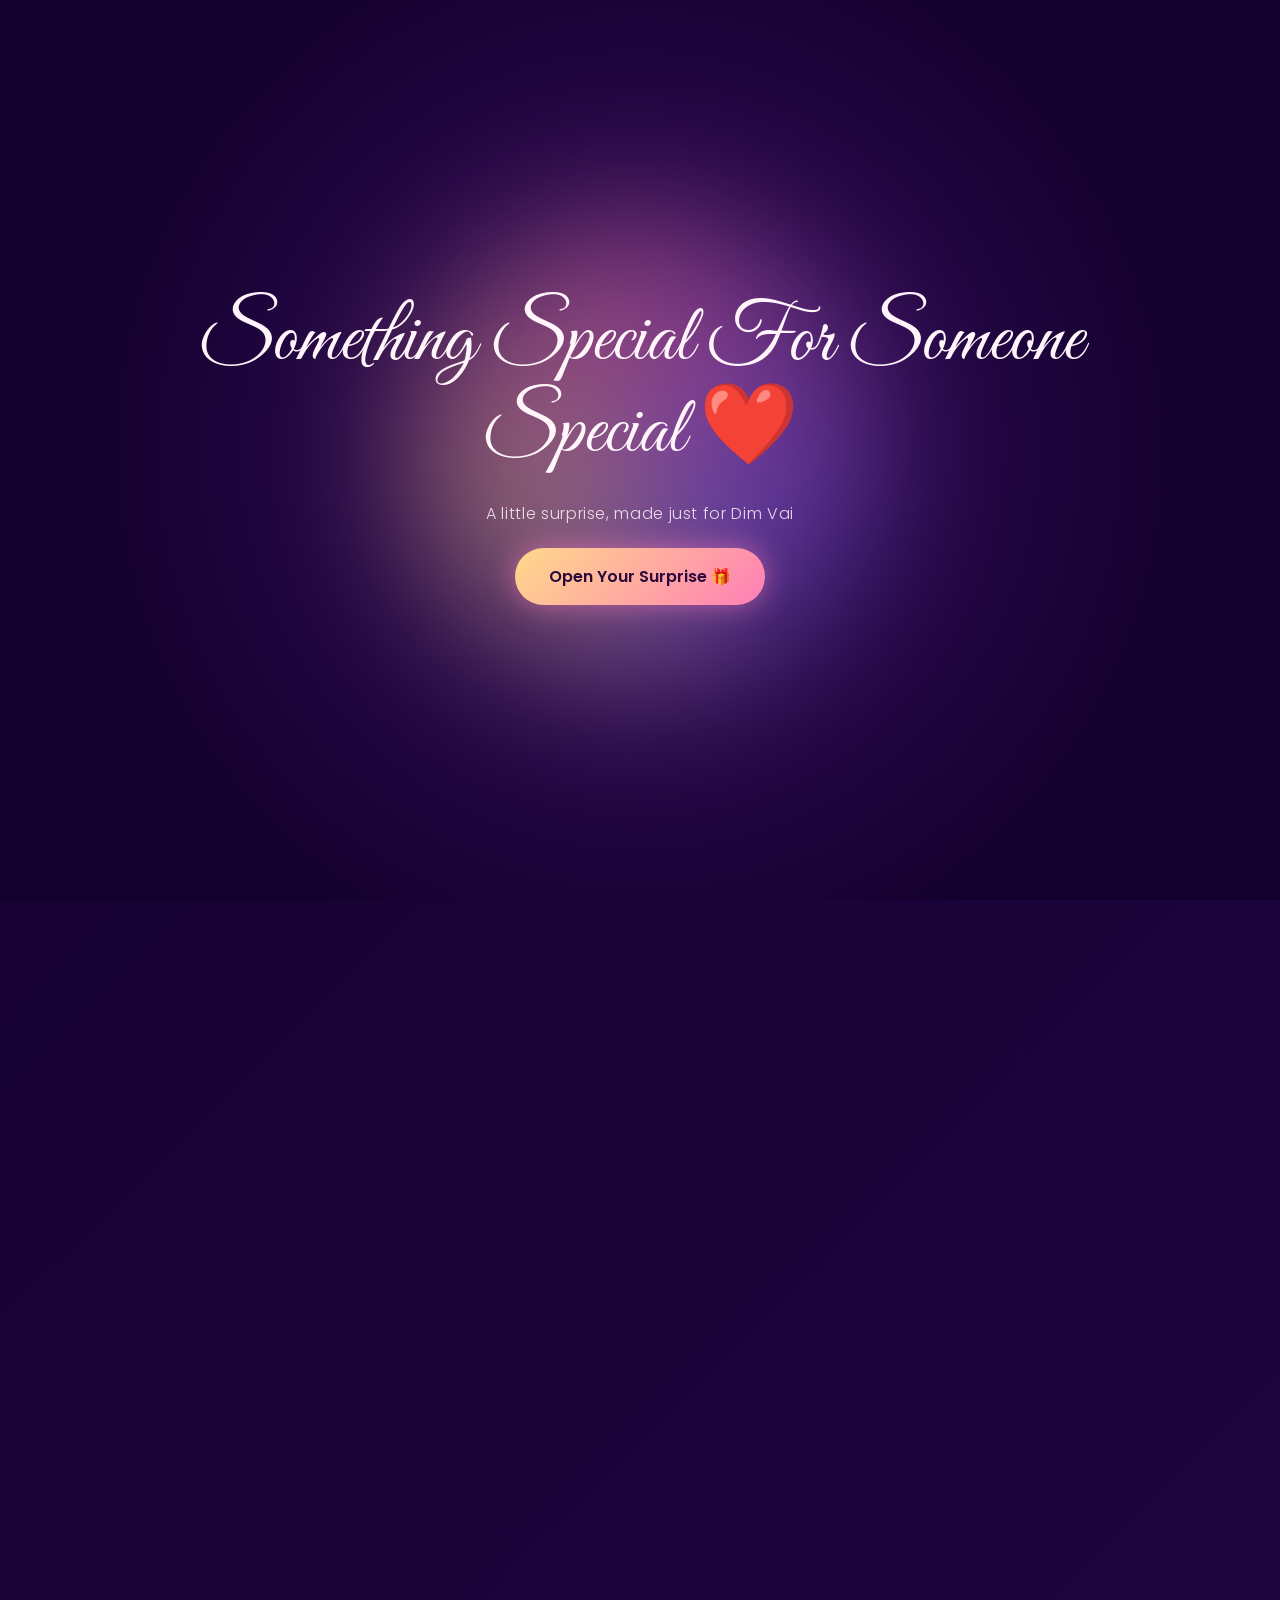
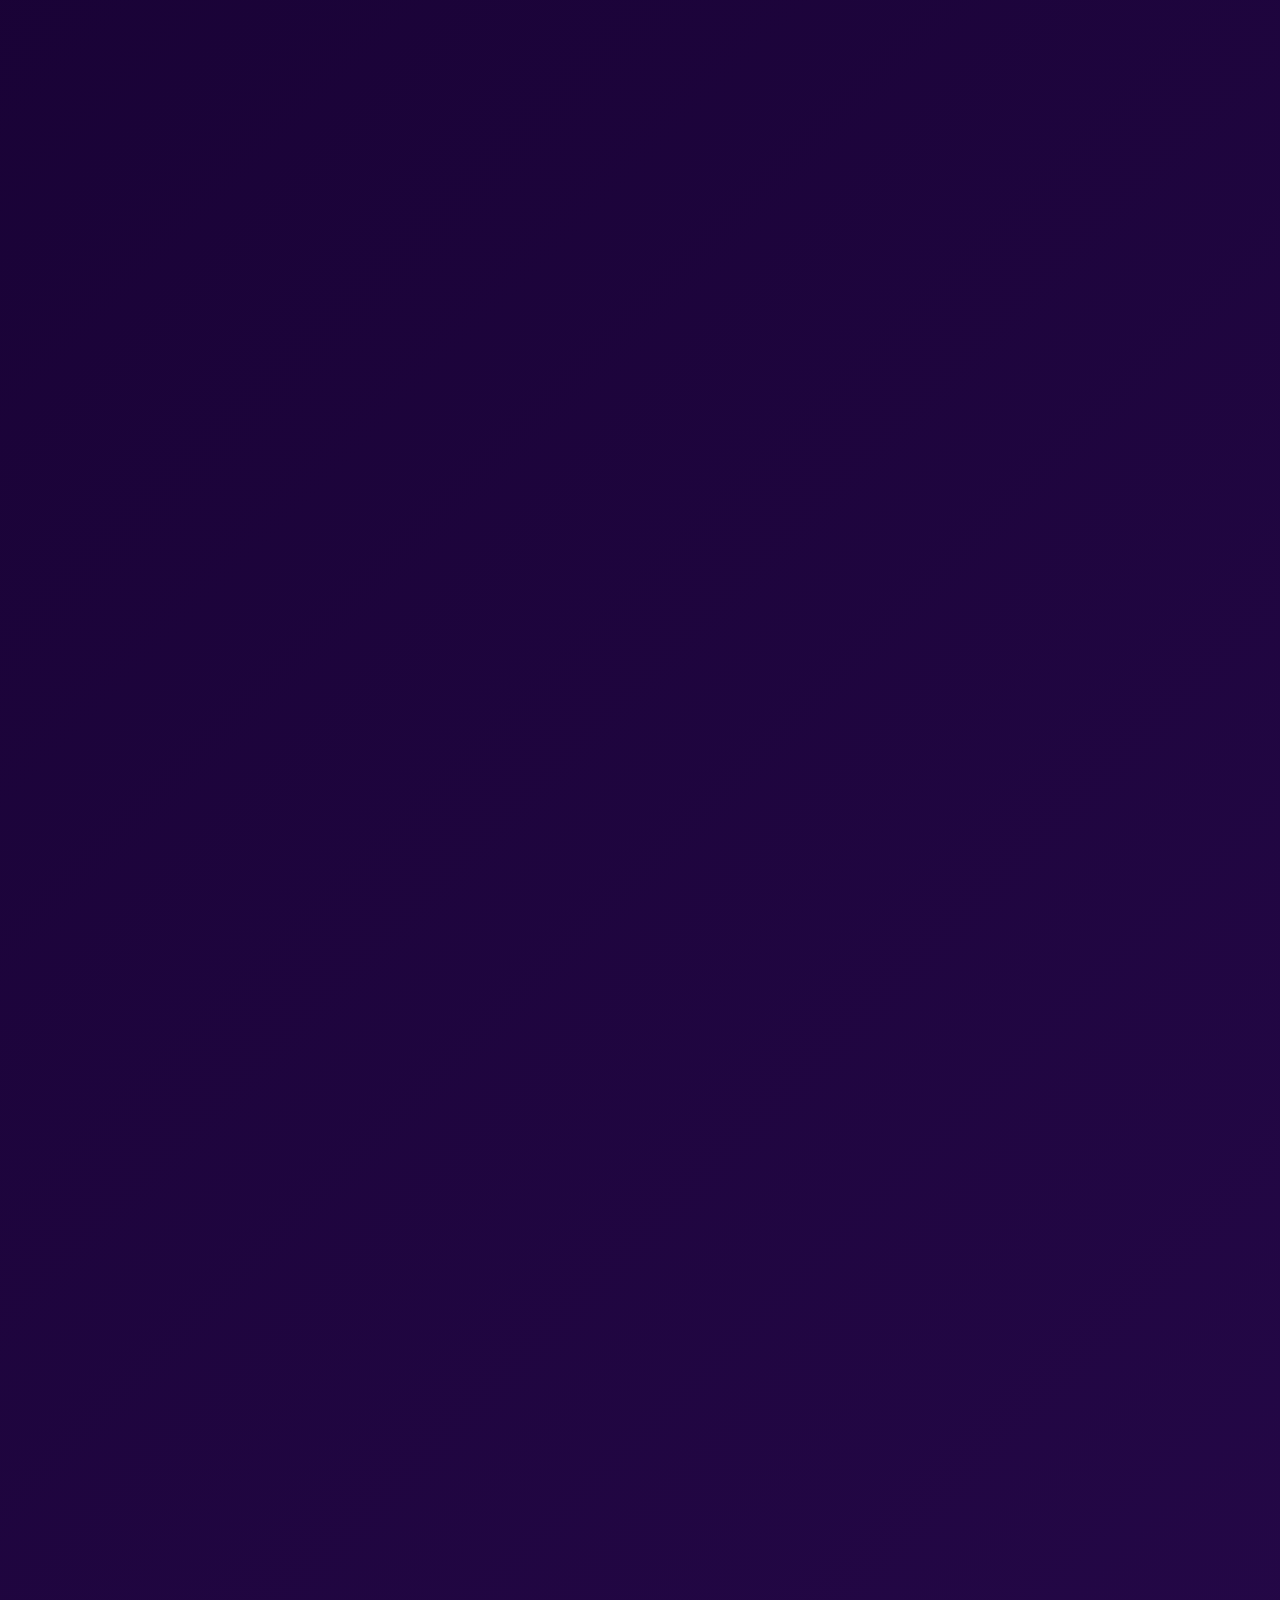
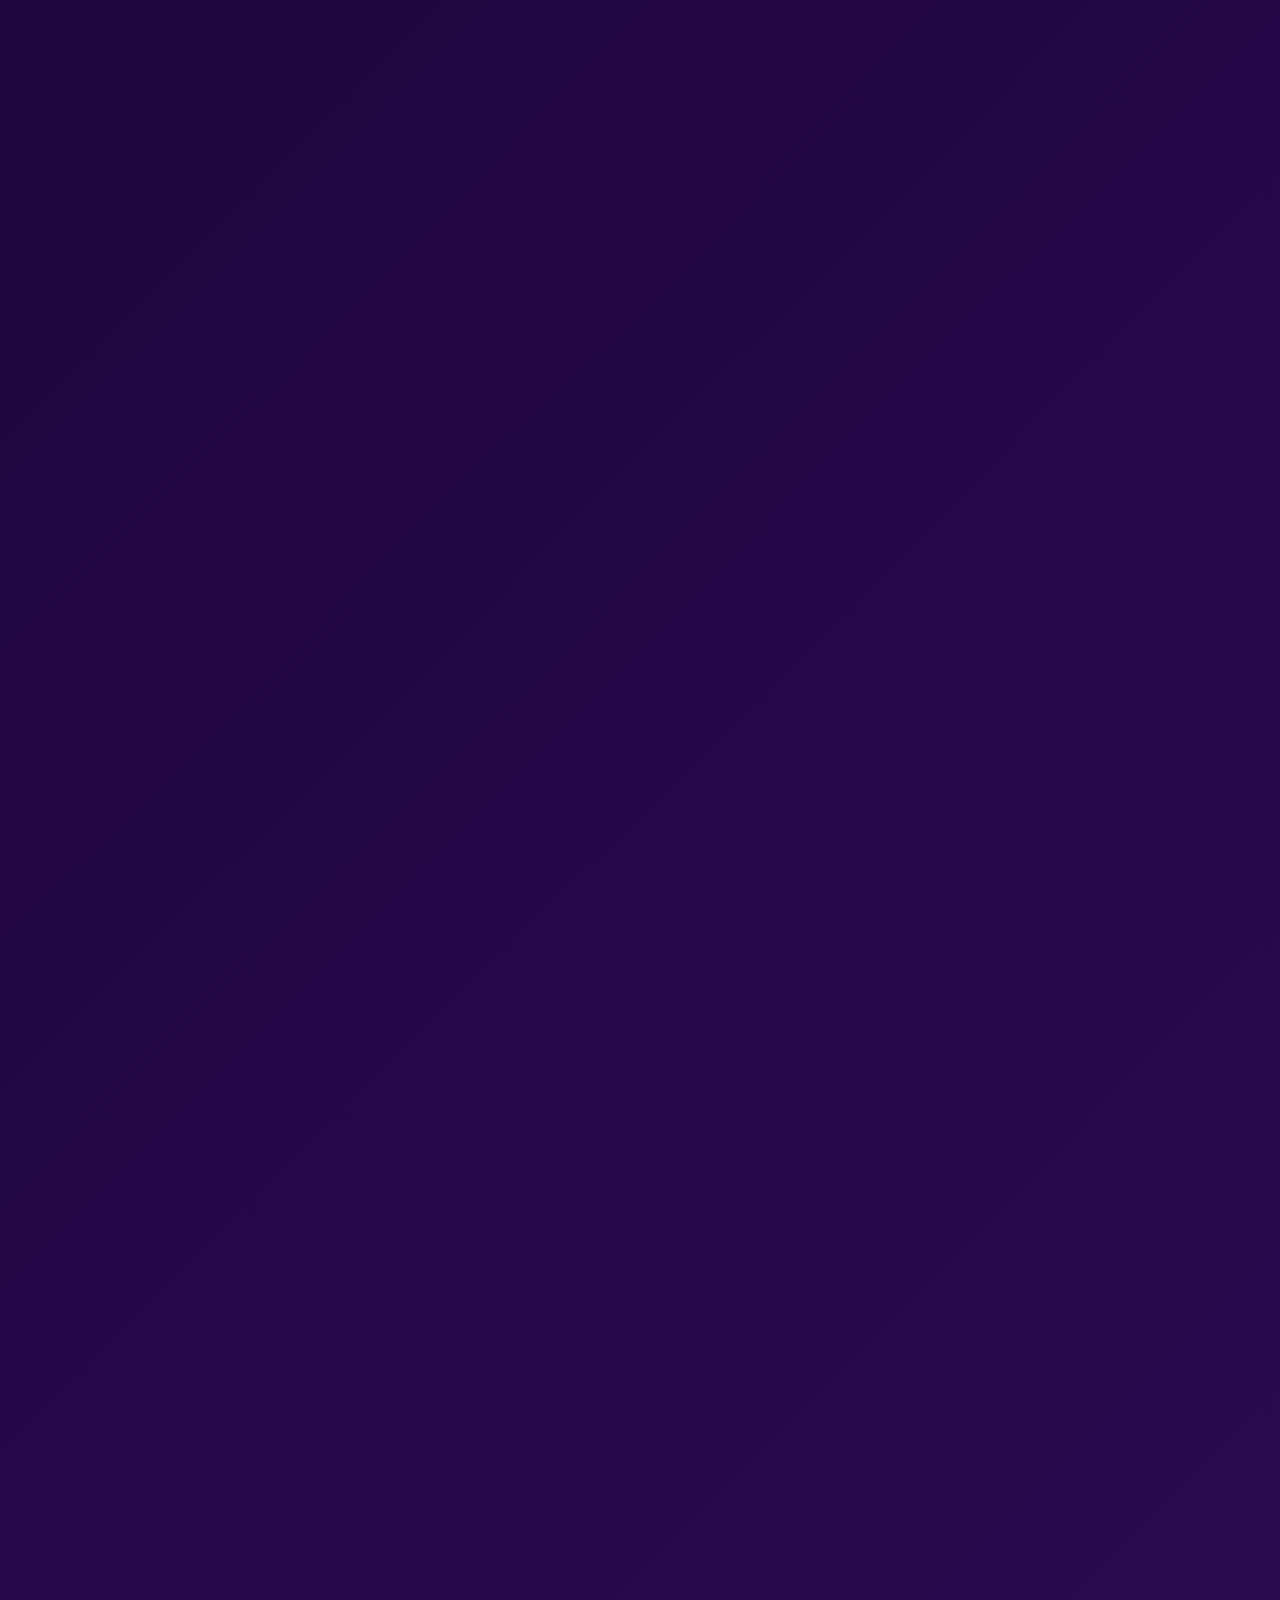
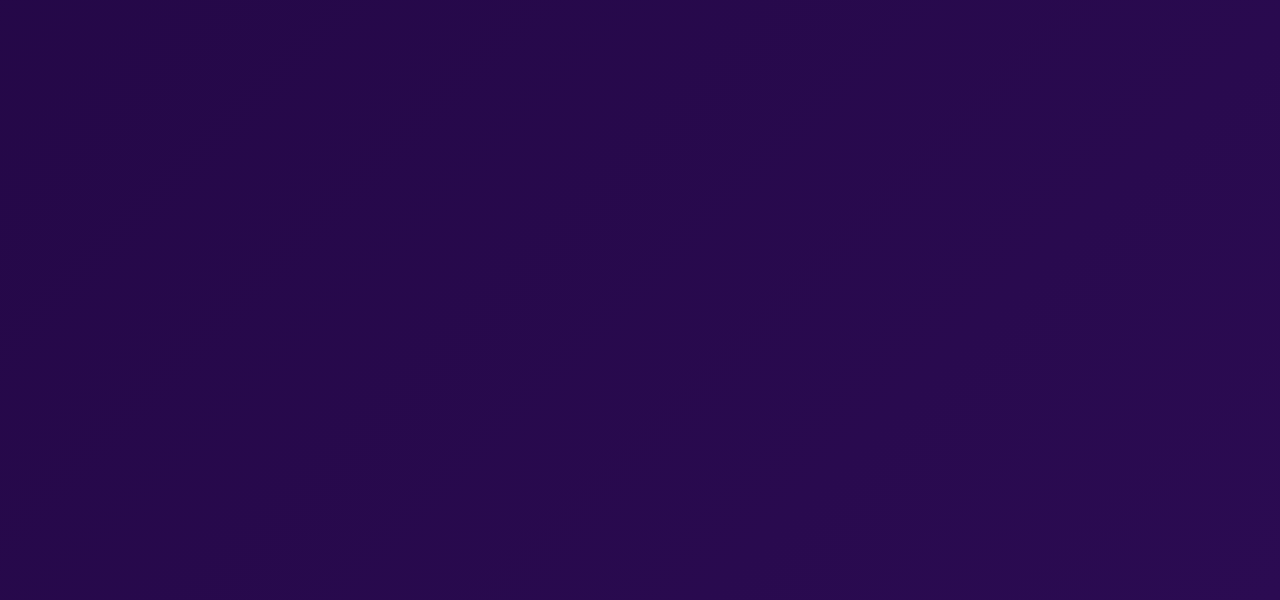
==== index.html @ 7b539d7b "Add files via upload" ====
<!DOCTYPE html>
<html lang="en">
<head>
<meta charset="utf-8">
<meta name="viewport" content="width=device-width,initial-scale=1">
<title>Happy Birthday, Dim Vai! 🎂</title>
<link rel="preconnect" href="https://fonts.googleapis.com">
<link href="https://fonts.googleapis.com/css2?family=Great+Vibes&family=Poppins:wght@300;400;600&display=swap" rel="stylesheet">
<link rel="stylesheet" href="style.css">
</head>
<body class="locked">
<canvas id="bg"></canvas>
<canvas id="fx"></canvas>

<!-- OPENING SCREEN -->
<section id="intro">
  <div class="orb"></div>
  <p class="script big">Something Special For Someone Special ❤️</p>
  <p class="sub">A little surprise, made just for <span class="name"></span></p>
  <button id="openBtn" class="btn">Open Your Surprise 🎁</button>
</section>

<main id="experience">
  <!-- HERO -->
  <section id="hero">
    <div class="balloons" data-n="9"></div>
    <p class="sub">Today the stars are celebrating you</p>
    <h1 class="script glow">Happy Birthday,<br><span class="name"></span>! 🎂</h1>
    <p id="wishLine" class="wish-line"></p>
    <a href="#cakeSec" class="scroll">Scroll down ↓</a>
  </section>

  <!-- INTERACTIVE CAKE -->
  <section id="cakeSec" class="reveal">
    <h2 class="script">Light up the night</h2>
    <p class="sub" id="cakeHint">Tap each candle to blow it out — or blow them all at once</p>
    <div class="cake">
      <div class="candles" id="candles"></div>
      <div class="tier t3"></div><div class="tier t2"></div><div class="tier t1"></div><div class="plate"></div>
    </div>
    <button id="blowBtn" class="btn ghost">Blow the candles 💨</button>
    <div id="wishBox" class="glass hidden">
      <p class="script">Your wish has been heard 🌟</p>
      <p>May every candle you blew out come true, <span class="name"></span>.</p>
      <button id="wishBtn" class="btn">Make a Wish ✨</button>
    </div>
  </section>

  <!-- PERSONAL MESSAGE -->
  <section id="message" class="reveal">
    <article class="glass letter">
      <h2 class="script">A letter for you</h2>
      <div id="msgBody"></div>
    </article>
  </section>

  <!-- GALLERY -->
  <section id="gallery" class="reveal">
    <h2 class="script">Some moments we have passed</h2>
    <div id="grid"></div>
  </section>

  <!-- GIFT -->
  <section id="surprise" class="reveal">
    <h2 class="script">One more thing…</h2>
    <p class="sub" id="giftHint">Tap the gift to open it</p>
    <button id="gift" class="gift" aria-label="Open the gift">
      <span class="rays"></span><span class="lid"></span><span class="box"></span>
    </button>
    <div id="giftMsg" class="glass hidden"></div>
  </section>

  <!-- FINALE -->
  <section id="final">
    <div class="balloons" data-n="12"></div>
    <h2 class="script glow huge">Once Again,<br>Happy Birthday! ❤️</h2>
    <p class="sub">With all my love, today and always.</p>
    <button id="replayBtn" class="btn">Replay the magic 🔁</button>
  </section>
</main>

<!-- MUSIC PLAYER -->
<div id="player" class="glass">
  <button id="playBtn" aria-label="Play or pause music">▶</button>
  <div class="viz" id="viz"></div>
  <input id="seek" type="range" min="0" max="100" value="0" aria-label="Progress">
  <input id="vol" type="range" min="0" max="1" step="0.05" value="0.6" aria-label="Volume">
</div>

<div id="lightbox"><button aria-label="Close">✕</button><figure><img alt=""><figcaption></figcaption></figure></div>
<div id="toast"></div>
<audio id="audio" loop preload="auto"></audio>
<script src="script.js"></script>
</body>
</html>
---- style.css ----
:root{--ink:#fff5fa;--rose:#ff7eb6;--gold:#ffd98a;--violet:#8a6bff;--night:#14002e}
*{box-sizing:border-box;margin:0;padding:0}
html{scroll-behavior:smooth}
body{font-family:'Poppins',system-ui,sans-serif;color:var(--ink);background:linear-gradient(135deg,#14002e,#2b0b52,#4d0f45,#14002e);background-size:300% 300%;animation:drift 24s ease infinite;overflow-x:hidden}
body.locked{overflow:hidden}
@keyframes drift{50%{background-position:100% 100%}}
canvas{position:fixed;inset:0;pointer-events:none}
#bg{z-index:0}#fx{z-index:60}
section{position:relative;z-index:1;min-height:100vh;display:flex;flex-direction:column;align-items:center;justify-content:center;text-align:center;padding:90px 20px;gap:22px}
.script{font-family:'Great Vibes',cursive;font-weight:400;line-height:1.15;font-size:clamp(2.2rem,6vw,3.6rem)}
.big{font-size:clamp(2.6rem,8vw,5rem);max-width:900px}
.huge{font-size:clamp(3rem,10vw,6.5rem)}
.sub{font-weight:300;letter-spacing:.04em;opacity:.85;max-width:520px}
.glow{background:linear-gradient(90deg,#ffd98a,#ff7eb6,#b79bff,#ffd98a);background-size:300%;-webkit-background-clip:text;background-clip:text;color:transparent;animation:shine 6s linear infinite;filter:drop-shadow(0 0 18px rgba(255,126,182,.55))}
@keyframes shine{to{background-position:300% 0}}
h1.script{font-size:clamp(3rem,11vw,7rem)}
.glass{background:rgba(255,255,255,.08);backdrop-filter:blur(16px);-webkit-backdrop-filter:blur(16px);border:1px solid rgba(255,255,255,.2);border-radius:26px;box-shadow:0 20px 60px rgba(0,0,0,.35)}
.btn{font:600 1rem 'Poppins',sans-serif;color:#2a0a3c;border:0;padding:16px 34px;border-radius:50px;cursor:pointer;background:linear-gradient(135deg,var(--gold),var(--rose));box-shadow:0 0 28px rgba(255,126,182,.55);transition:transform .25s,box-shadow .25s}
.btn:hover{transform:translateY(-3px) scale(1.05);box-shadow:0 0 44px rgba(255,217,138,.8)}
.btn.ghost{background:transparent;color:var(--ink);border:1px solid var(--gold);box-shadow:none}
.hidden{display:none!important}
button:focus-visible,input:focus-visible{outline:2px solid var(--gold);outline-offset:3px}

/* intro */
#intro{position:fixed;inset:0;z-index:70;background:radial-gradient(circle at 50%,#3a0f63,#14002e 70%);transition:opacity .9s,transform .9s,filter .9s}
#intro.out{opacity:0;transform:scale(1.4);filter:blur(14px);pointer-events:none}
.orb{position:absolute;width:min(70vw,460px);aspect-ratio:1;border-radius:50%;background:conic-gradient(from 0deg,#ff7eb6,#8a6bff,#ffd98a,#ff7eb6);filter:blur(70px);opacity:.45;animation:spin 14s linear infinite}
@keyframes spin{to{transform:rotate(360deg)}}
#intro>*:not(.orb){position:relative}
#intro .script{animation:float 4s ease-in-out infinite}
@keyframes float{50%{transform:translateY(-12px)}}
#experience{opacity:0;transition:opacity 1.2s .3s}
body.on #experience{opacity:1}

/* hero */
.wish-line{min-height:2em;font-size:1.2rem;color:var(--gold);transition:opacity .6s}
.scroll{color:var(--ink);opacity:.7;text-decoration:none;animation:float 2.4s infinite;position:absolute;bottom:28px}
.balloons{position:absolute;inset:0;overflow:hidden;pointer-events:none}
.balloon{position:absolute;bottom:-160px;width:60px;height:76px;border-radius:50% 50% 48% 48%;animation:rise linear infinite;opacity:.85;background:radial-gradient(circle at 32% 28%,rgba(255,255,255,.7),transparent 22%),hsl(var(--h),85%,62%);box-shadow:inset -8px -10px 18px rgba(0,0,0,.2)}
.balloon::after{content:"";position:absolute;left:50%;top:100%;width:1px;height:90px;background:rgba(255,255,255,.5)}
@keyframes rise{to{transform:translateY(-130vh) translateX(40px) rotate(8deg)}}

/* reveal */
.reveal>*{opacity:0;transform:translateY(40px);transition:opacity .9s,transform .9s}
.reveal.in>*{opacity:1;transform:none}
.reveal.in>*:nth-child(2){transition-delay:.15s}.reveal.in>*:nth-child(3){transition-delay:.3s}

/* cake */
.cake{display:flex;flex-direction:column;align-items:center;margin-top:30px}
.candles{display:flex;gap:16px;margin-bottom:-2px;z-index:2}
.candle{position:relative;width:10px;height:48px;cursor:pointer;border-radius:3px;background:repeating-linear-gradient(45deg,#fff,#fff 6px,#ff9ec7 6px,#ff9ec7 12px)}
.candle::before{content:"";position:absolute;inset:-20px -14px -4px}
.flame{position:absolute;left:50%;top:-28px;width:14px;height:28px;margin-left:-7px;border-radius:50% 50% 50% 50%/65% 65% 35% 35%;background:radial-gradient(ellipse at 50% 80%,#fff 5%,#ffe27a 40%,#ff8a2a 85%);box-shadow:0 0 18px 6px rgba(255,190,70,.7),0 0 50px 16px rgba(255,120,60,.35);transform-origin:50% 100%;animation:flick .18s infinite alternate;transition:opacity .4s,transform .4s}
@keyframes flick{from{transform:scale(1,1) rotate(-3deg)}to{transform:scale(.88,1.1) rotate(4deg)}}
.candle.out .flame{opacity:0;transform:scale(0);animation:none}
.candle.out::after{content:"";position:absolute;left:3px;top:-6px;width:6px;height:6px;border-radius:50%;background:rgba(255,255,255,.6);animation:smoke 1.6s forwards}
@keyframes smoke{to{transform:translateY(-60px) scale(5);opacity:0}}
.tier{position:relative;border-radius:14px 14px 6px 6px}
.tier::before{content:"";position:absolute;inset:0 0 auto;height:18px;border-radius:14px 14px 40% 40%;background:#fff8fb;box-shadow:0 8px 0 -2px #fff8fb}
.t3{width:150px;height:56px;background:linear-gradient(#ff9ec7,#ff6fa3)}
.t2{width:210px;height:66px;background:linear-gradient(#b79bff,#8a6bff)}
.t1{width:280px;height:76px;background:linear-gradient(#ffd98a,#f4a261)}
.plate{width:340px;max-width:92vw;height:14px;border-radius:50%;background:linear-gradient(#fff,#cfc3e8);box-shadow:0 14px 30px rgba(0,0,0,.5)}
#wishBox{padding:28px 34px;max-width:480px;display:flex;flex-direction:column;gap:14px;align-items:center;animation:pop .7s cubic-bezier(.2,1.6,.4,1)}
@keyframes pop{from{transform:scale(.6);opacity:0}}

/* letter */
.letter{max-width:680px;width:100%;padding:clamp(26px,6vw,56px);text-align:left}
.letter h2{text-align:center;margin-bottom:22px}
#msgBody p{margin:0 0 14px;line-height:1.85;font-weight:300;opacity:0;transform:translateY(14px);transition:opacity .9s,transform .9s;transition-delay:calc(var(--i)*.55s + .4s)}
#message.in #msgBody p{opacity:1;transform:none}
#msgBody p:last-child{font-family:'Great Vibes',cursive;font-size:2rem;color:var(--gold);text-align:right}

/* gallery */
#grid{display:grid;grid-template-columns:repeat(auto-fit,minmax(210px,1fr));gap:26px;width:min(1000px,100%)}
.card{padding:10px 10px 16px;border-radius:18px;cursor:pointer;background:linear-gradient(135deg,var(--gold),var(--rose),var(--violet));transform:rotate(var(--r));transition:transform .4s,box-shadow .4s}
.card:hover{transform:rotate(0) scale(1.06) translateY(-6px);box-shadow:0 24px 50px rgba(255,126,182,.45)}
.card img{display:block;width:100%;aspect-ratio:4/5;object-fit:cover;border-radius:10px}
.card p{margin-top:10px;font-family:'Great Vibes',cursive;font-size:1.5rem;color:#2a0a3c}
#lightbox{position:fixed;inset:0;z-index:80;background:rgba(10,0,25,.92);display:none;align-items:center;justify-content:center;padding:20px}
#lightbox.show{display:flex}
#lightbox figure{max-width:min(92vw,720px);animation:pop .4s}
#lightbox img{max-width:100%;max-height:74vh;border-radius:14px;border:3px solid var(--gold)}
#lightbox figcaption{text-align:center;margin-top:12px;font:1.9rem 'Great Vibes',cursive}
#lightbox button{position:absolute;top:18px;right:22px;font-size:1.6rem;background:none;border:0;color:#fff;cursor:pointer}

/* gift */
.gift{position:relative;width:170px;height:190px;background:none;border:0;cursor:pointer;margin-top:20px;animation:wobble 2.4s infinite}
.gift.open{animation:none}
@keyframes wobble{0%,70%,100%{transform:rotate(0)}76%{transform:rotate(-5deg)}84%{transform:rotate(5deg)}92%{transform:rotate(-3deg)}}
.box,.lid{position:absolute;left:0;right:0;margin:auto;background:linear-gradient(135deg,#ff7eb6,#c0408a)}
.box{bottom:0;width:140px;height:120px;border-radius:0 0 10px 10px}
.lid{bottom:118px;width:170px;height:42px;border-radius:8px;transition:transform .9s cubic-bezier(.3,1.5,.5,1);z-index:2}
.box::after,.lid::after{content:"";position:absolute;left:50%;top:0;bottom:0;width:24px;margin-left:-12px;background:linear-gradient(var(--gold),#f0b44c)}
.lid::before{content:"🎀";position:absolute;left:50%;top:-34px;transform:translateX(-50%);font-size:2.4rem}
.gift.open .lid{transform:translateY(-110px) rotate(-22deg)}
.rays{position:absolute;left:50%;bottom:90px;width:0;height:0;border-radius:50%;background:radial-gradient(circle,#fff,rgba(255,217,138,.5) 40%,transparent 70%);transform:translateX(-50%);transition:.8s}
.gift.open .rays{width:340px;height:340px;bottom:-30px}
#giftMsg{max-width:520px;padding:28px 32px;line-height:1.8;animation:pop .8s cubic-bezier(.2,1.6,.4,1)}
#giftMsg b{display:block;font:400 2.4rem 'Great Vibes',cursive;color:var(--gold)}

/* player */
#player{position:fixed;z-index:65;right:16px;bottom:16px;display:flex;align-items:center;gap:10px;padding:10px 16px;border-radius:50px;opacity:0;pointer-events:none;transition:opacity .8s}
body.on #player{opacity:1;pointer-events:auto}
#playBtn{width:38px;height:38px;border-radius:50%;border:0;cursor:pointer;background:linear-gradient(135deg,var(--gold),var(--rose));color:#2a0a3c;font-size:1rem}
.viz{display:flex;align-items:flex-end;gap:2px;height:28px}
.viz i{width:3px;height:4px;border-radius:2px;background:linear-gradient(var(--gold),var(--rose));transition:height .12s}
input[type=range]{accent-color:var(--rose);cursor:pointer}
#seek{width:110px}#vol{width:64px}
#toast{position:fixed;z-index:90;left:50%;top:24px;transform:translate(-50%,-120px);padding:14px 26px;border-radius:40px;background:linear-gradient(135deg,var(--gold),var(--rose));color:#2a0a3c;font-weight:600;transition:transform .6s cubic-bezier(.2,1.4,.4,1);max-width:90vw;text-align:center}
#toast.show{transform:translate(-50%,0)}
.spark{position:fixed;z-index:61;pointer-events:none;font-size:14px;animation:fade .8s forwards}
@keyframes fade{to{opacity:0;transform:translateY(24px) scale(.3)}}
#final{overflow:hidden}
#final>*:not(.balloons){position:relative}

@media(max-width:600px){#player{left:10px;right:10px;justify-content:center;gap:8px}#seek{width:80px}.viz{display:none}.t1{width:240px}.t2{width:180px}.t3{width:124px}}
@media(prefers-reduced-motion:reduce){*{animation-duration:.01s!important;transition-duration:.01s!important}}
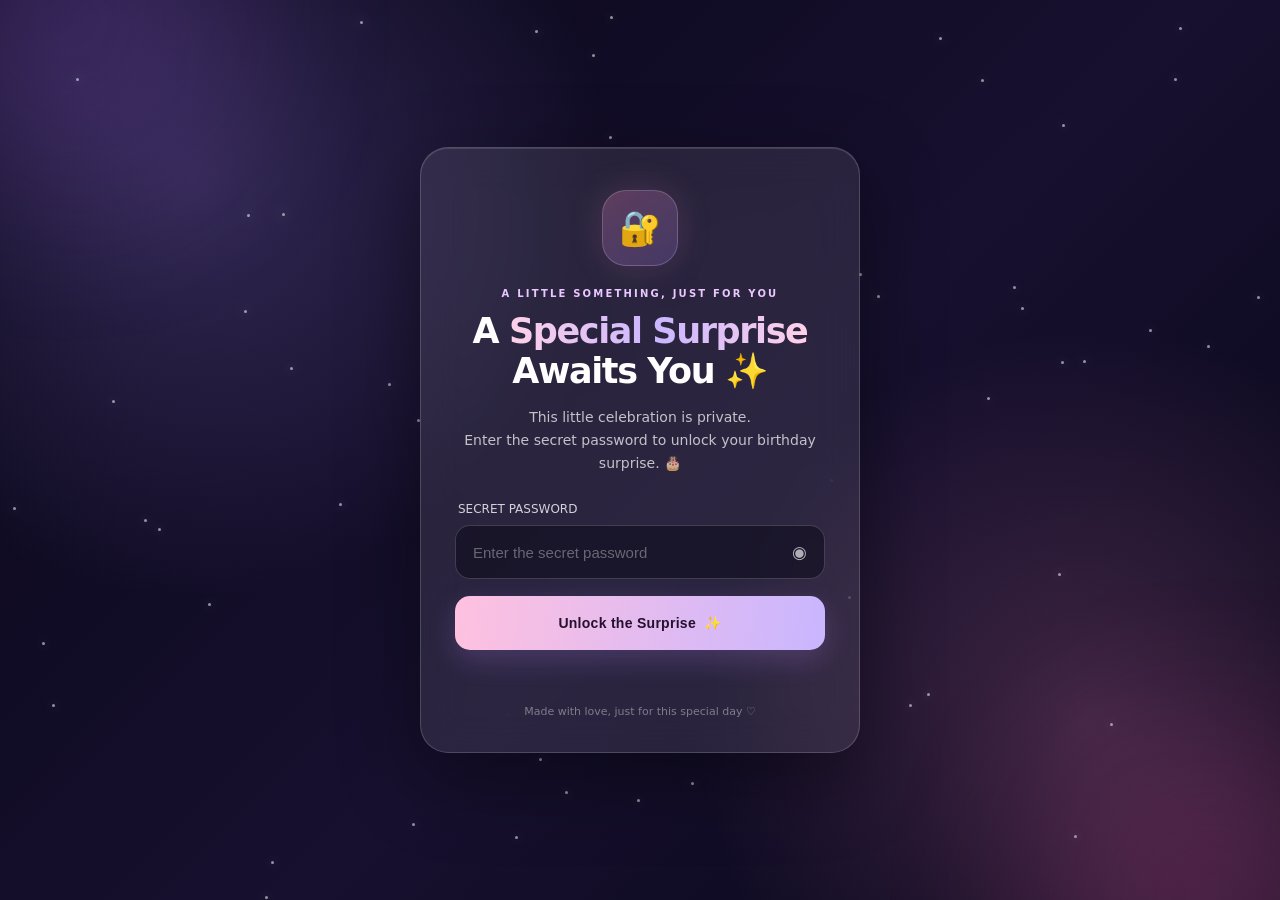
==== commit 269aa957: "index.html" ====
--- a/index.html
+++ b/index.html
@@ -1,95 +1,190 @@
-<!DOCTYPE html>
-<html lang="en">
-<head>
-<meta charset="utf-8">
-<meta name="viewport" content="width=device-width,initial-scale=1">
-<title>Happy Birthday, Dim Vai! 🎂</title>
-<link rel="preconnect" href="https://fonts.googleapis.com">
-<link href="https://fonts.googleapis.com/css2?family=Great+Vibes&family=Poppins:wght@300;400;600&display=swap" rel="stylesheet">
-<link rel="stylesheet" href="style.css">
-</head>
-<body class="locked">
-<canvas id="bg"></canvas>
-<canvas id="fx"></canvas>
-
-<!-- OPENING SCREEN -->
-<section id="intro">
-  <div class="orb"></div>
-  <p class="script big">Something Special For Someone Special ❤️</p>
-  <p class="sub">A little surprise, made just for <span class="name"></span></p>
-  <button id="openBtn" class="btn">Open Your Surprise 🎁</button>
-</section>
-
-<main id="experience">
-  <!-- HERO -->
-  <section id="hero">
-    <div class="balloons" data-n="9"></div>
-    <p class="sub">Today the stars are celebrating you</p>
-    <h1 class="script glow">Happy Birthday,<br><span class="name"></span>! 🎂</h1>
-    <p id="wishLine" class="wish-line"></p>
-    <a href="#cakeSec" class="scroll">Scroll down ↓</a>
-  </section>
-
-  <!-- INTERACTIVE CAKE -->
-  <section id="cakeSec" class="reveal">
-    <h2 class="script">Light up the night</h2>
-    <p class="sub" id="cakeHint">Tap each candle to blow it out — or blow them all at once</p>
-    <div class="cake">
-      <div class="candles" id="candles"></div>
-      <div class="tier t3"></div><div class="tier t2"></div><div class="tier t1"></div><div class="plate"></div>
-    </div>
-    <button id="blowBtn" class="btn ghost">Blow the candles 💨</button>
-    <div id="wishBox" class="glass hidden">
-      <p class="script">Your wish has been heard 🌟</p>
-      <p>May every candle you blew out come true, <span class="name"></span>.</p>
-      <button id="wishBtn" class="btn">Make a Wish ✨</button>
-    </div>
-  </section>
-
-  <!-- PERSONAL MESSAGE -->
-  <section id="message" class="reveal">
-    <article class="glass letter">
-      <h2 class="script">A letter for you</h2>
-      <div id="msgBody"></div>
-    </article>
-  </section>
-
-  <!-- GALLERY -->
-  <section id="gallery" class="reveal">
-    <h2 class="script">Some moments we have passed</h2>
-    <div id="grid"></div>
-  </section>
-
-  <!-- GIFT -->
-  <section id="surprise" class="reveal">
-    <h2 class="script">One more thing…</h2>
-    <p class="sub" id="giftHint">Tap the gift to open it</p>
-    <button id="gift" class="gift" aria-label="Open the gift">
-      <span class="rays"></span><span class="lid"></span><span class="box"></span>
-    </button>
-    <div id="giftMsg" class="glass hidden"></div>
-  </section>
-
-  <!-- FINALE -->
-  <section id="final">
-    <div class="balloons" data-n="12"></div>
-    <h2 class="script glow huge">Once Again,<br>Happy Birthday! ❤️</h2>
-    <p class="sub">With all my love, today and always.</p>
-    <button id="replayBtn" class="btn">Replay the magic 🔁</button>
-  </section>
-</main>
-
-<!-- MUSIC PLAYER -->
-<div id="player" class="glass">
-  <button id="playBtn" aria-label="Play or pause music">▶</button>
-  <div class="viz" id="viz"></div>
-  <input id="seek" type="range" min="0" max="100" value="0" aria-label="Progress">
-  <input id="vol" type="range" min="0" max="1" step="0.05" value="0.6" aria-label="Volume">
-</div>
-
-<div id="lightbox"><button aria-label="Close">✕</button><figure><img alt=""><figcaption></figcaption></figure></div>
-<div id="toast"></div>
-<audio id="audio" loop preload="auto"></audio>
-<script src="script.js"></script>
-</body>
-</html>+<!DOCTYPE html>
+<html lang="en">
+<head>
+  <meta charset="UTF-8" />
+  <meta name="viewport" content="width=device-width, initial-scale=1.0" />
+  <meta name="theme-color" content="#100b24" />
+  <title>Private Birthday Surprise</title>
+  <style>
+    * { box-sizing: border-box; }
+    :root {
+      --pink: #ff8fc7;
+      --purple: #a78bfa;
+      --glass: rgba(255,255,255,.09);
+    }
+    body {
+      margin: 0;
+      min-height: 100vh;
+      display: grid;
+      place-items: center;
+      overflow: hidden;
+      color: #fff;
+      font-family: Inter, ui-sans-serif, system-ui, -apple-system, "Segoe UI", sans-serif;
+      background:
+        radial-gradient(circle at 15% 20%, rgba(167,139,250,.24), transparent 32%),
+        radial-gradient(circle at 85% 80%, rgba(255,143,199,.2), transparent 30%),
+        linear-gradient(135deg, #090718, #17102f 55%, #090718);
+      padding: 22px;
+    }
+    body::before, body::after {
+      content: "";
+      position: fixed;
+      width: 340px; height: 340px;
+      border-radius: 50%;
+      filter: blur(85px);
+      opacity: .22;
+      pointer-events: none;
+      animation: drift 12s ease-in-out infinite alternate;
+    }
+    body::before { background: #9b5de5; top: -150px; left: -100px; }
+    body::after { background: #f15bb5; bottom: -170px; right: -100px; animation-delay: -5s; }
+    @keyframes drift { to { transform: translate(55px, 35px) scale(1.2); } }
+
+    .stars { position: fixed; inset: 0; pointer-events: none; overflow: hidden; }
+    .star {
+      position: absolute; width: 3px; height: 3px; border-radius: 50%;
+      background: #fff; opacity: .55; box-shadow: 0 0 12px #fff;
+      animation: twinkle 3s ease-in-out infinite;
+    }
+    @keyframes twinkle { 50% { opacity: .12; transform: scale(.55); } }
+
+    .card {
+      position: relative;
+      width: min(100%, 440px);
+      padding: 42px 34px 34px;
+      text-align: center;
+      border: 1px solid rgba(255,255,255,.17);
+      border-radius: 28px;
+      background: var(--glass);
+      box-shadow: 0 25px 80px rgba(0,0,0,.42), inset 0 1px rgba(255,255,255,.12);
+      backdrop-filter: blur(22px);
+      animation: appear .85s cubic-bezier(.2,.8,.2,1) both;
+    }
+    @keyframes appear { from { opacity: 0; transform: translateY(24px) scale(.97); } to { opacity: 1; transform: none; } }
+    .lock {
+      width: 76px; height: 76px; margin: 0 auto 22px;
+      display: grid; place-items: center; font-size: 34px;
+      border-radius: 24px;
+      background: linear-gradient(145deg, rgba(255,143,199,.25), rgba(167,139,250,.22));
+      border: 1px solid rgba(255,255,255,.18);
+      box-shadow: 0 0 35px rgba(255,143,199,.16);
+    }
+    .eyebrow {
+      color: #e9c8ff; text-transform: uppercase; letter-spacing: .22em;
+      font-size: 10px; font-weight: 700; margin: 0 0 12px;
+    }
+    h1 { font-size: clamp(27px, 7vw, 35px); line-height: 1.15; margin: 0; letter-spacing: -.04em; }
+    h1 span {
+      background: linear-gradient(90deg, #ffd1e8, #c9b6ff, #ffd1e8);
+      -webkit-background-clip: text; background-clip: text; color: transparent;
+    }
+    .intro { color: rgba(255,255,255,.72); line-height: 1.65; font-size: 14px; margin: 15px 0 27px; }
+    label { display: block; text-align: left; color: rgba(255,255,255,.8); font-size: 12px; margin: 0 0 9px 3px; }
+    .input-wrap { position: relative; }
+    input {
+      width: 100%; height: 54px; border-radius: 15px; outline: none;
+      border: 1px solid rgba(255,255,255,.18);
+      background: rgba(7,5,20,.48); color: #fff;
+      padding: 0 48px 0 17px; font-size: 15px; letter-spacing: .08em;
+      transition: border .2s, box-shadow .2s;
+    }
+    input::placeholder { color: rgba(255,255,255,.35); letter-spacing: 0; }
+    input:focus { border-color: var(--pink); box-shadow: 0 0 0 4px rgba(255,143,199,.12); }
+    .toggle {
+      position: absolute; right: 13px; top: 50%; transform: translateY(-50%);
+      border: 0; background: transparent; color: rgba(255,255,255,.65);
+      cursor: pointer; font-size: 17px; padding: 5px;
+    }
+    .enter {
+      width: 100%; height: 54px; margin-top: 17px; border: 0; border-radius: 15px;
+      color: #25102e; font-weight: 800; font-size: 14px; letter-spacing: .02em;
+      cursor: pointer; background: linear-gradient(100deg, #ffc1df, #c9b6ff);
+      box-shadow: 0 10px 28px rgba(196,143,255,.2);
+      transition: transform .2s, filter .2s, box-shadow .2s;
+    }
+    .enter:hover { transform: translateY(-2px); filter: brightness(1.06); box-shadow: 0 14px 34px rgba(196,143,255,.3); }
+    .enter:active { transform: translateY(0); }
+    .message { min-height: 22px; margin: 13px 0 0; font-size: 12px; color: #ffb5d5; }
+    .hint { color: rgba(255,255,255,.4); font-size: 11px; margin: 20px 0 0; }
+    .shake { animation: shake .35s ease; }
+    @keyframes shake { 20%, 60% { transform: translateX(-7px); } 40%, 80% { transform: translateX(7px); } }
+    .success { animation: success .65s ease forwards; }
+    @keyframes success { to { opacity: 0; transform: scale(1.04); filter: blur(8px); } }
+    @media (max-width: 420px) { .card { padding: 35px 23px 27px; } }
+    @media (prefers-reduced-motion: reduce) { *, *::before, *::after { animation-duration: .01ms !important; transition-duration: .01ms !important; } }
+  </style>
+</head>
+<body>
+  <div class="stars" id="stars" aria-hidden="true"></div>
+
+  <main class="card" id="card">
+    <div class="lock" aria-hidden="true">🔐</div>
+    <p class="eyebrow">A little something, just for you</p>
+    <h1>A <span>Special Surprise</span><br>Awaits You ✨</h1>
+    <p class="intro">This little celebration is private.<br>Enter the secret password to unlock your birthday surprise. 🎂</p>
+
+    <form id="loginForm">
+      <label for="password">SECRET PASSWORD</label>
+      <div class="input-wrap">
+        <input id="password" type="password" placeholder="Enter the secret password" autocomplete="off" required />
+        <button class="toggle" type="button" id="togglePassword" aria-label="Show password">◉</button>
+      </div>
+      <button class="enter" type="submit">Unlock the Surprise&nbsp; ✨</button>
+      <p class="message" id="message" role="status" aria-live="polite"></p>
+    </form>
+    <p class="hint">Made with love, just for this special day ♡</p>
+  </main>
+
+  <script>
+    /*
+      CUSTOMIZE THESE TWO VALUES:
+      1) Change SECRET_PASSWORD to your chosen password.
+      2) Change DESTINATION_PAGE if Claude's main birthday file has another name.
+    */
+    const SECRET_PASSWORD = "02112002";
+    const DESTINATION_PAGE = "birthday.html";
+
+    const stars = document.getElementById("stars");
+    for (let i = 0; i < 65; i++) {
+      const star = document.createElement("i");
+      star.className = "star";
+      star.style.left = Math.random() * 100 + "%";
+      star.style.top = Math.random() * 100 + "%";
+      star.style.animationDelay = (Math.random() * 3) + "s";
+      star.style.animationDuration = (2 + Math.random() * 3) + "s";
+      stars.appendChild(star);
+    }
+
+    const form = document.getElementById("loginForm");
+    const input = document.getElementById("password");
+    const message = document.getElementById("message");
+    const card = document.getElementById("card");
+
+    document.getElementById("togglePassword").addEventListener("click", () => {
+      const showing = input.type === "text";
+      input.type = showing ? "password" : "text";
+      document.getElementById("togglePassword").textContent = showing ? "◉" : "◎";
+    });
+
+    form.addEventListener("submit", (event) => {
+      event.preventDefault();
+
+      if (input.value === SECRET_PASSWORD) {
+        message.textContent = "Access granted! Your surprise is opening… 💖";
+        message.style.color = "#b8ffd8";
+        card.classList.add("success");
+        setTimeout(() => {
+          window.location.href = DESTINATION_PAGE;
+        }, 700);
+      } else {
+        message.textContent = "That password isn't quite right. Try again 💗";
+        card.classList.remove("shake");
+        void card.offsetWidth;
+        card.classList.add("shake");
+        input.value = "";
+        input.focus();
+      }
+    });
+  </script>
+</body>
+</html>
